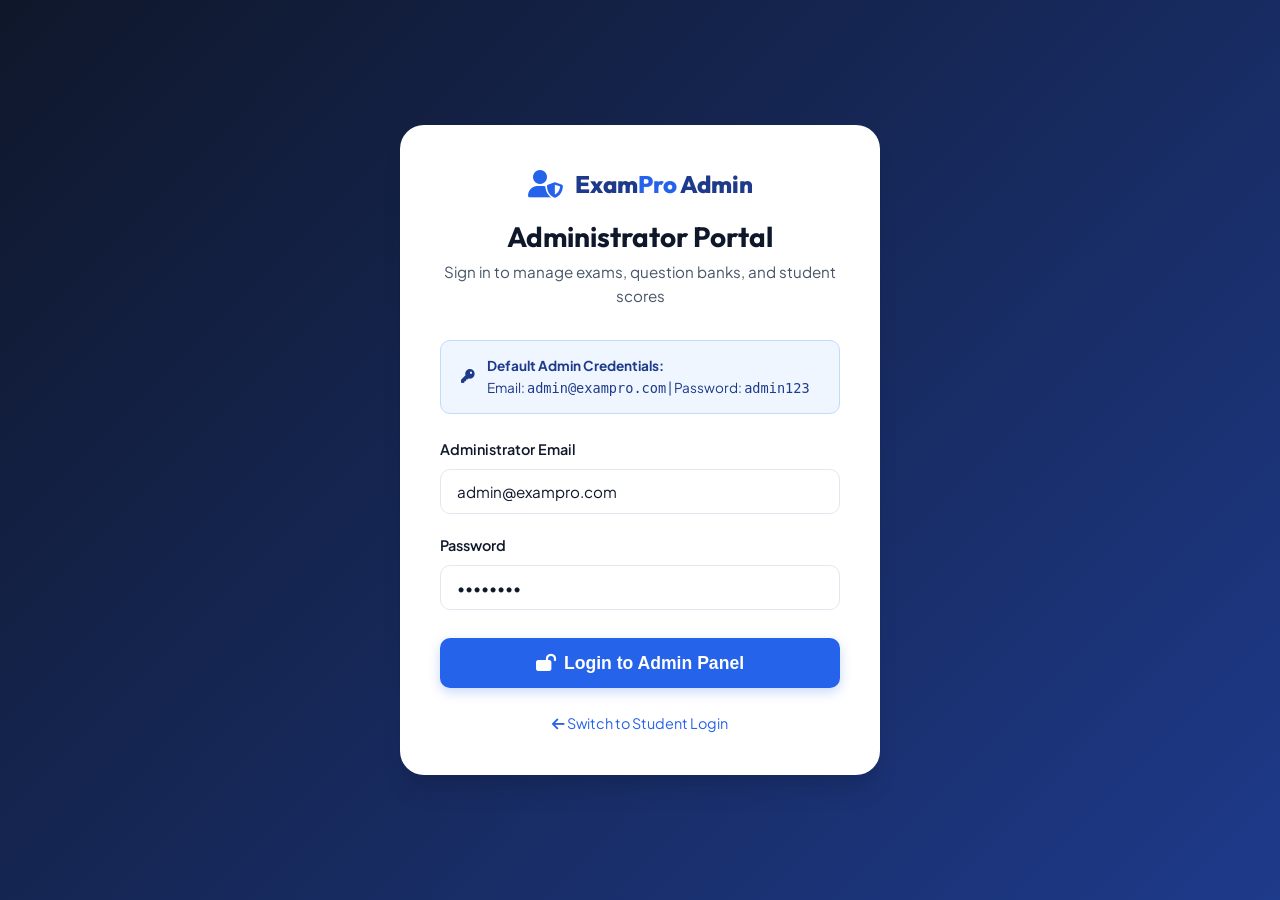
==== admin-login.html @ 4d4f317a "Initial commit: Complete Online Examination System (ExamPro)" ====
<!DOCTYPE html>
<html lang="en">
<head>
  <meta charset="UTF-8">
  <meta name="viewport" content="width=device-width, initial-scale=1.0">
  <title>Admin Portal Login | ExamPro</title>
  <link rel="stylesheet" href="css/style.css">
  <link rel="stylesheet" href="https://cdnjs.cloudflare.com/ajax/libs/font-awesome/6.5.1/css/all.min.css">
</head>
<body class="auth-page">

  <div class="auth-card">
    <div class="auth-header">
      <a href="index.html" class="brand-logo">
        <i class="fa-solid fa-user-shield" style="color:var(--primary);"></i>
        <span>Exam<span style="color:var(--primary);">Pro</span> Admin</span>
      </a>
      <h2 class="auth-title">Administrator Portal</h2>
      <p class="auth-subtitle">Sign in to manage exams, question banks, and student scores</p>
    </div>

    <!-- Demo Credentials Notice -->
    <div class="security-note" style="margin-bottom: 1.5rem; background:var(--primary-light); border-color:var(--primary-border); color:var(--primary-dark);">
      <i class="fa-solid fa-key"></i>
      <div>
        <strong>Default Admin Credentials:</strong><br>
        Email: <code>admin@exampro.com</code> | Password: <code>admin123</code>
      </div>
    </div>

    <form id="adminLoginForm">
      <div class="form-group">
        <label for="adminEmail" class="form-label">Administrator Email</label>
        <input type="email" id="adminEmail" class="form-control" value="admin@exampro.com" required>
      </div>

      <div class="form-group">
        <label for="adminPassword" class="form-label">Password</label>
        <input type="password" id="adminPassword" class="form-control" value="admin123" required>
      </div>

      <button type="submit" class="btn btn-primary btn-full btn-lg" style="margin-top:0.5rem;">
        <i class="fa-solid fa-lock-open"></i> Login to Admin Panel
      </button>
    </form>

    <div style="text-align:center; margin-top:1.5rem; font-size:0.9rem;">
      <a href="login.html"><i class="fa-solid fa-arrow-left"></i> Switch to Student Login</a>
    </div>
  </div>

  <script src="js/app.js"></script>
  <script src="js/auth.js"></script>
</body>
</html>
---- css/style.css ----
/* ==========================================================================
   ExamPro - Online Examination System Master Stylesheet
   Modern, Clean, Responsive Design System
   ========================================================================== */

@import url('https://fonts.googleapis.com/css2?family=Plus+Jakarta+Sans:wght@300;400;500;600;700;800&family=Outfit:wght@400;500;600;700&display=swap');

:root {
  /* Brand Palette */
  --primary: #2563eb;
  --primary-hover: #1d4ed8;
  --primary-dark: #1e3a8a;
  --primary-light: #eff6ff;
  --primary-border: #bfdbfe;
  
  --secondary: #0f172a;
  --accent: #06b6d4;
  --accent-light: #ecfeff;
  
  /* Status Colors */
  --success: #10b981;
  --success-light: #d1fae5;
  --success-dark: #065f46;
  --warning: #f59e0b;
  --warning-light: #fef3c7;
  --warning-dark: #92400e;
  --danger: #ef4444;
  --danger-light: #fee2e2;
  --danger-dark: #991b1b;
  --info: #3b82f6;
  --info-light: #e0f2fe;

  /* Neutral Spectrum */
  --bg-main: #f8fafc;
  --bg-surface: #ffffff;
  --bg-subtle: #f1f5f9;
  --border-light: #e2e8f0;
  --border-subtle: #cbd5e1;
  
  --text-primary: #0f172a;
  --text-secondary: #475569;
  --text-muted: #94a3b8;
  --text-white: #ffffff;

  /* Elevation Shadows */
  --shadow-sm: 0 1px 2px 0 rgba(0, 0, 0, 0.05);
  --shadow-md: 0 4px 6px -1px rgba(0, 0, 0, 0.07), 0 2px 4px -1px rgba(0, 0, 0, 0.04);
  --shadow-lg: 0 10px 15px -3px rgba(0, 0, 0, 0.08), 0 4px 6px -2px rgba(0, 0, 0, 0.03);
  --shadow-xl: 0 20px 25px -5px rgba(0, 0, 0, 0.1), 0 10px 10px -5px rgba(0, 0, 0, 0.04);
  --shadow-inner: inset 0 2px 4px 0 rgba(0, 0, 0, 0.06);

  /* Layout Constants */
  --radius-sm: 6px;
  --radius-md: 10px;
  --radius-lg: 16px;
  --radius-xl: 24px;
  --radius-full: 9999px;
  
  --transition-fast: 0.15s ease;
  --transition-normal: 0.25s ease;
  --transition-slow: 0.4s ease;
  
  --font-main: 'Plus Jakarta Sans', -apple-system, BlinkMacSystemFont, sans-serif;
  --font-heading: 'Outfit', -apple-system, BlinkMacSystemFont, sans-serif;

  --sidebar-width: 260px;
  --navbar-height: 70px;
}

/* Base Resets */
*, *::before, *::after {
  box-sizing: border-box;
  margin: 0;
  padding: 0;
}

html {
  font-size: 16px;
  scroll-behavior: smooth;
}

body {
  font-family: var(--font-main);
  background-color: var(--bg-main);
  color: var(--text-primary);
  line-height: 1.6;
  min-height: 100vh;
  display: flex;
  flex-direction: column;
  -webkit-font-smoothing: antialiased;
}

/* Typography */
h1, h2, h3, h4, h5, h6 {
  font-family: var(--font-heading);
  font-weight: 700;
  color: var(--text-primary);
  line-height: 1.25;
}

h1 { font-size: 2.25rem; }
h2 { font-size: 1.75rem; }
h3 { font-size: 1.35rem; }
h4 { font-size: 1.15rem; }

p { color: var(--text-secondary); margin-bottom: 0.5rem; }
a { color: var(--primary); text-decoration: none; transition: var(--transition-fast); }
a:hover { color: var(--primary-hover); }

/* Layout Wrappers */
.app-container {
  display: flex;
  flex-direction: column;
  min-height: 100vh;
}

.main-content {
  flex: 1;
}

.container {
  width: 100%;
  max-width: 1240px;
  margin: 0 auto;
  padding: 0 1.5rem;
}

/* Navigation Bar */
.navbar {
  height: var(--navbar-height);
  background: var(--bg-surface);
  border-bottom: 1px solid var(--border-light);
  box-shadow: var(--shadow-sm);
  position: sticky;
  top: 0;
  z-index: 100;
}

.navbar .container {
  display: flex;
  align-items: center;
  justify-content: space-between;
  height: 100%;
}

.brand-logo {
  display: flex;
  align-items: center;
  gap: 0.75rem;
  font-family: var(--font-heading);
  font-size: 1.5rem;
  font-weight: 800;
  color: var(--primary-dark);
}

.brand-logo i {
  color: var(--primary);
  font-size: 1.75rem;
}

.nav-links {
  display: flex;
  align-items: center;
  gap: 1.75rem;
  list-style: none;
}

.nav-link {
  font-weight: 500;
  color: var(--text-secondary);
  padding: 0.5rem 0.75rem;
  border-radius: var(--radius-sm);
  transition: var(--transition-fast);
}

.nav-link:hover, .nav-link.active {
  color: var(--primary);
  background: var(--primary-light);
}

.nav-actions {
  display: flex;
  align-items: center;
  gap: 1rem;
}

.user-badge {
  display: flex;
  align-items: center;
  gap: 0.75rem;
  background: var(--bg-subtle);
  padding: 0.35rem 0.85rem 0.35rem 0.5rem;
  border-radius: var(--radius-full);
  border: 1px solid var(--border-light);
}

.user-avatar {
  width: 34px;
  height: 34px;
  border-radius: 50%;
  background: var(--primary);
  color: white;
  display: flex;
  align-items: center;
  justify-content: center;
  font-weight: 700;
  font-size: 0.9rem;
}

/* Mobile Nav Toggle */
.mobile-nav-toggle {
  display: none;
  background: none;
  border: none;
  font-size: 1.5rem;
  color: var(--text-primary);
  cursor: pointer;
}

/* Buttons */
.btn {
  display: inline-flex;
  align-items: center;
  justify-content: center;
  gap: 0.5rem;
  padding: 0.65rem 1.35rem;
  font-size: 0.95rem;
  font-weight: 600;
  border-radius: var(--radius-md);
  border: 1px solid transparent;
  cursor: pointer;
  transition: all var(--transition-fast);
  white-space: nowrap;
}

.btn-primary {
  background: var(--primary);
  color: white;
  box-shadow: 0 4px 12px rgba(37, 99, 235, 0.25);
}
.btn-primary:hover {
  background: var(--primary-hover);
  transform: translateY(-1px);
  box-shadow: 0 6px 16px rgba(37, 99, 235, 0.35);
  color: white;
}

.btn-secondary {
  background: var(--bg-surface);
  color: var(--text-primary);
  border-color: var(--border-light);
  box-shadow: var(--shadow-sm);
}
.btn-secondary:hover {
  background: var(--bg-subtle);
  border-color: var(--border-subtle);
  color: var(--text-primary);
}

.btn-accent {
  background: var(--accent);
  color: white;
}
.btn-accent:hover {
  background: #0891b2;
  color: white;
}

.btn-outline {
  background: transparent;
  color: var(--primary);
  border-color: var(--primary);
}
.btn-outline:hover {
  background: var(--primary-light);
}

.btn-danger {
  background: var(--danger);
  color: white;
}
.btn-danger:hover {
  background: var(--danger-dark);
}

.btn-warning {
  background: var(--warning);
  color: white;
}

.btn-sm {
  padding: 0.4rem 0.85rem;
  font-size: 0.85rem;
  border-radius: var(--radius-sm);
}

.btn-lg {
  padding: 0.85rem 1.85rem;
  font-size: 1.1rem;
  border-radius: var(--radius-md);
}

.btn-full {
  width: 100%;
}

/* Cards & Surfaces */
.card {
  background: var(--bg-surface);
  border-radius: var(--radius-lg);
  border: 1px solid var(--border-light);
  padding: 1.5rem;
  box-shadow: var(--shadow-sm);
  transition: transform var(--transition-normal), box-shadow var(--transition-normal);
}

.card-hover:hover {
  transform: translateY(-3px);
  box-shadow: var(--shadow-md);
  border-color: var(--primary-border);
}

.card-header {
  display: flex;
  align-items: center;
  justify-content: space-between;
  padding-bottom: 1rem;
  margin-bottom: 1rem;
  border-bottom: 1px solid var(--border-light);
}

.card-footer {
  padding-top: 1rem;
  margin-top: 1rem;
  border-top: 1px solid var(--border-light);
  display: flex;
  align-items: center;
  justify-content: space-between;
}

/* Badges & Tags */
.badge {
  display: inline-flex;
  align-items: center;
  gap: 0.35rem;
  padding: 0.25rem 0.65rem;
  border-radius: var(--radius-full);
  font-size: 0.75rem;
  font-weight: 700;
  text-transform: uppercase;
  letter-spacing: 0.5px;
}

.badge-primary { background: var(--primary-light); color: var(--primary); }
.badge-success { background: var(--success-light); color: var(--success-dark); }
.badge-warning { background: var(--warning-light); color: var(--warning-dark); }
.badge-danger { background: var(--danger-light); color: var(--danger-dark); }
.badge-info { background: var(--info-light); color: var(--info); }
.badge-secondary { background: var(--bg-subtle); color: var(--text-secondary); }

/* Form Controls */
.form-group {
  margin-bottom: 1.25rem;
}

.form-label {
  display: block;
  font-size: 0.9rem;
  font-weight: 600;
  color: var(--text-primary);
  margin-bottom: 0.5rem;
}

.form-control {
  width: 100%;
  padding: 0.75rem 1rem;
  font-size: 0.95rem;
  font-family: var(--font-main);
  color: var(--text-primary);
  background-color: var(--bg-surface);
  border: 1px solid var(--border-light);
  border-radius: var(--radius-md);
  transition: border-color var(--transition-fast), box-shadow var(--transition-fast);
}

.form-control:focus {
  outline: none;
  border-color: var(--primary);
  box-shadow: 0 0 0 3px rgba(37, 99, 235, 0.15);
}

.form-control::placeholder {
  color: var(--text-muted);
}

.form-hint {
  font-size: 0.8rem;
  color: var(--text-muted);
  margin-top: 0.35rem;
}

.form-row {
  display: grid;
  grid-template-columns: repeat(auto-fit, minmax(220px, 1fr));
  gap: 1rem;
}

/* Custom Radio & Checkbox */
.custom-radio, .custom-checkbox {
  display: flex;
  align-items: flex-start;
  gap: 0.75rem;
  padding: 1rem;
  border: 1px solid var(--border-light);
  border-radius: var(--radius-md);
  background: var(--bg-surface);
  cursor: pointer;
  transition: var(--transition-fast);
}

.custom-radio:hover, .custom-checkbox:hover {
  border-color: var(--primary-border);
  background: var(--primary-light);
}

.custom-radio input, .custom-checkbox input {
  margin-top: 0.2rem;
  accent-color: var(--primary);
  width: 18px;
  height: 18px;
}

.custom-radio.selected {
  border-color: var(--primary);
  background: var(--primary-light);
  box-shadow: 0 0 0 1px var(--primary);
}

/* Auth Pages (Login/Register) */
.auth-page {
  min-height: 100vh;
  display: flex;
  align-items: center;
  justify-content: center;
  padding: 2rem 1rem;
  background: linear-gradient(135deg, #0f172a 0%, #1e3a8a 100%);
  position: relative;
  overflow: hidden;
}

.auth-card {
  width: 100%;
  max-width: 480px;
  background: var(--bg-surface);
  border-radius: var(--radius-xl);
  padding: 2.5rem;
  box-shadow: var(--shadow-xl);
  position: relative;
  z-index: 2;
}

.auth-header {
  text-align: center;
  margin-bottom: 2rem;
}

.auth-header .brand-logo {
  justify-content: center;
  margin-bottom: 1rem;
}

.auth-title {
  font-size: 1.75rem;
  margin-bottom: 0.35rem;
}

.auth-subtitle {
  color: var(--text-secondary);
  font-size: 0.95rem;
}

/* Hero Section */
.hero {
  padding: 5rem 0;
  background: linear-gradient(135deg, #0f172a 0%, #1e3a8a 60%, #2563eb 100%);
  color: white;
  position: relative;
  overflow: hidden;
}

.hero-content {
  display: grid;
  grid-template-columns: 1fr 1fr;
  gap: 3rem;
  align-items: center;
}

.hero-title {
  font-size: 3.25rem;
  color: white;
  margin-bottom: 1.25rem;
  line-height: 1.15;
}

.hero-subtitle {
  font-size: 1.2rem;
  color: #cbd5e1;
  margin-bottom: 2rem;
}

.hero-actions {
  display: flex;
  gap: 1rem;
  flex-wrap: wrap;
}

.hero-visual {
  position: relative;
  display: flex;
  justify-content: center;
}

.hero-card-preview {
  background: rgba(255, 255, 255, 0.1);
  backdrop-filter: blur(12px);
  border: 1px solid rgba(255, 255, 255, 0.2);
  border-radius: var(--radius-xl);
  padding: 2rem;
  width: 100%;
  max-width: 440px;
  color: white;
  box-shadow: 0 25px 50px -12px rgba(0,0,0,0.5);
}

/* Feature Grid */
.section {
  padding: 4.5rem 0;
}

.section-header {
  text-align: center;
  max-width: 650px;
  margin: 0 auto 3.5rem auto;
}

.section-title {
  font-size: 2.25rem;
  margin-bottom: 0.75rem;
}

.section-subtitle {
  font-size: 1.1rem;
  color: var(--text-secondary);
}

.feature-grid {
  display: grid;
  grid-template-columns: repeat(auto-fit, minmax(300px, 1fr));
  gap: 2rem;
}

.feature-card {
  padding: 2rem;
  border-radius: var(--radius-lg);
  background: var(--bg-surface);
  border: 1px solid var(--border-light);
  transition: var(--transition-normal);
}

.feature-card:hover {
  transform: translateY(-5px);
  box-shadow: var(--shadow-lg);
  border-color: var(--primary-border);
}

.feature-icon {
  width: 56px;
  height: 56px;
  border-radius: var(--radius-md);
  background: var(--primary-light);
  color: var(--primary);
  display: flex;
  align-items: center;
  justify-content: center;
  font-size: 1.5rem;
  margin-bottom: 1.25rem;
}

/* Student Dashboard Layout */
.dashboard-header {
  background: var(--bg-surface);
  border-bottom: 1px solid var(--border-light);
  padding: 2rem 0;
  margin-bottom: 2rem;
}

.stats-grid {
  display: grid;
  grid-template-columns: repeat(auto-fit, minmax(220px, 1fr));
  gap: 1.25rem;
  margin-bottom: 2.5rem;
}

.stat-card {
  background: var(--bg-surface);
  border-radius: var(--radius-lg);
  padding: 1.5rem;
  border: 1px solid var(--border-light);
  display: flex;
  align-items: center;
  gap: 1.25rem;
  box-shadow: var(--shadow-sm);
}

.stat-icon {
  width: 48px;
  height: 48px;
  border-radius: var(--radius-md);
  display: flex;
  align-items: center;
  justify-content: center;
  font-size: 1.35rem;
}

.stat-icon.primary { background: var(--primary-light); color: var(--primary); }
.stat-icon.success { background: var(--success-light); color: var(--success); }
.stat-icon.warning { background: var(--warning-light); color: var(--warning); }
.stat-icon.info { background: var(--info-light); color: var(--info); }

.stat-value {
  font-size: 1.75rem;
  font-weight: 800;
  line-height: 1.1;
}

.stat-label {
  font-size: 0.85rem;
  color: var(--text-secondary);
}

/* Exam Grid Layout */
.exam-grid {
  display: grid;
  grid-template-columns: repeat(auto-fill, minmax(320px, 1fr));
  gap: 1.75rem;
  margin-bottom: 2.5rem;
}

.exam-card {
  background: var(--bg-surface);
  border-radius: var(--radius-lg);
  border: 1px solid var(--border-light);
  display: flex;
  flex-direction: column;
  overflow: hidden;
  box-shadow: var(--shadow-sm);
  transition: var(--transition-normal);
}

.exam-card:hover {
  transform: translateY(-4px);
  box-shadow: var(--shadow-md);
  border-color: var(--primary-border);
}

.exam-card-body {
  padding: 1.5rem;
  flex: 1;
}

.exam-meta-grid {
  display: grid;
  grid-template-columns: 1fr 1fr;
  gap: 0.75rem;
  margin: 1.25rem 0;
  padding: 1rem;
  background: var(--bg-subtle);
  border-radius: var(--radius-md);
  font-size: 0.85rem;
}

.exam-meta-item {
  display: flex;
  align-items: center;
  gap: 0.4rem;
  color: var(--text-secondary);
}

.exam-meta-item i {
  color: var(--primary);
}

/* Live Exam Interface Layout */
.exam-layout {
  min-height: 100vh;
  display: flex;
  flex-direction: column;
  background: #f1f5f9;
}

.exam-header {
  height: 65px;
  background: var(--secondary);
  color: white;
  padding: 0 1.5rem;
  display: flex;
  align-items: center;
  justify-content: space-between;
  position: sticky;
  top: 0;
  z-index: 90;
  box-shadow: var(--shadow-md);
}

.timer-box {
  display: flex;
  align-items: center;
  gap: 0.5rem;
  background: rgba(255, 255, 255, 0.1);
  padding: 0.4rem 1rem;
  border-radius: var(--radius-full);
  font-weight: 700;
  font-size: 1.1rem;
  letter-spacing: 1px;
}

.timer-box.warning {
  background: var(--danger);
  animation: pulse 1s infinite alternate;
}

@keyframes pulse {
  from { opacity: 1; }
  to { opacity: 0.75; }
}

.exam-main {
  flex: 1;
  display: grid;
  grid-template-columns: 1fr 320px;
  gap: 1.5rem;
  padding: 1.5rem;
  max-width: 1400px;
  margin: 0 auto;
  width: 100%;
}

.question-container {
  background: var(--bg-surface);
  border-radius: var(--radius-lg);
  padding: 2rem;
  box-shadow: var(--shadow-sm);
  display: flex;
  flex-direction: column;
  justify-content: space-between;
}

.question-header {
  display: flex;
  align-items: center;
  justify-content: space-between;
  margin-bottom: 1.5rem;
  padding-bottom: 1rem;
  border-bottom: 1px solid var(--border-light);
}

.question-title {
  font-size: 1.25rem;
  font-weight: 600;
  margin-bottom: 1.5rem;
  line-height: 1.5;
}

.options-list {
  display: flex;
  flex-direction: column;
  gap: 1rem;
  margin-bottom: 2rem;
}

.exam-actions {
  display: flex;
  align-items: center;
  justify-content: space-between;
  padding-top: 1.5rem;
  border-top: 1px solid var(--border-light);
  flex-wrap: wrap;
  gap: 1rem;
}

/* Sidebar Question Palette Grid */
.palette-sidebar {
  background: var(--bg-surface);
  border-radius: var(--radius-lg);
  padding: 1.5rem;
  box-shadow: var(--shadow-sm);
  height: fit-content;
  position: sticky;
  top: 80px;
}

.palette-grid {
  display: grid;
  grid-template-columns: repeat(5, 1fr);
  gap: 0.6rem;
  margin: 1.25rem 0;
}

.palette-btn {
  width: 100%;
  aspect-ratio: 1;
  border-radius: var(--radius-sm);
  border: 1px solid var(--border-light);
  background: var(--bg-subtle);
  color: var(--text-primary);
  font-weight: 700;
  font-size: 0.9rem;
  cursor: pointer;
  display: flex;
  align-items: center;
  justify-content: center;
  transition: var(--transition-fast);
}

.palette-btn:hover {
  border-color: var(--primary);
}

.palette-btn.current {
  border: 2px solid var(--primary);
  box-shadow: 0 0 0 2px var(--primary-border);
}

.palette-btn.answered {
  background: var(--success);
  color: white;
  border-color: var(--success);
}

.palette-btn.marked {
  background: var(--warning);
  color: white;
  border-color: var(--warning);
}

.palette-btn.marked-answered {
  background: linear-gradient(135deg, var(--success) 50%, var(--warning) 50%);
  color: white;
}

.palette-legend {
  display: grid;
  grid-template-columns: 1fr 1fr;
  gap: 0.75rem;
  font-size: 0.8rem;
  margin-top: 1.25rem;
  padding-top: 1rem;
  border-top: 1px solid var(--border-light);
}

.legend-item {
  display: flex;
  align-items: center;
  gap: 0.5rem;
}

.legend-color {
  width: 14px;
  height: 14px;
  border-radius: 3px;
}

/* Result Page */
.result-card {
  background: var(--bg-surface);
  border-radius: var(--radius-xl);
  padding: 3rem 2rem;
  text-align: center;
  max-width: 800px;
  margin: 2rem auto;
  box-shadow: var(--shadow-lg);
  border: 1px solid var(--border-light);
}

.result-badge-circle {
  width: 140px;
  height: 140px;
  border-radius: 50%;
  margin: 0 auto 1.5rem auto;
  display: flex;
  flex-direction: column;
  align-items: center;
  justify-content: center;
  font-weight: 800;
  color: white;
  box-shadow: var(--shadow-md);
}

.result-badge-circle.pass {
  background: linear-gradient(135deg, #10b981 0%, #059669 100%);
}

.result-badge-circle.fail {
  background: linear-gradient(135deg, #ef4444 0%, #dc2626 100%);
}

.result-percent {
  font-size: 2.25rem;
  line-height: 1;
}

.result-status-label {
  font-size: 0.85rem;
  text-transform: uppercase;
  letter-spacing: 1px;
}

.result-stats-breakdown {
  display: grid;
  grid-template-columns: repeat(auto-fit, minmax(140px, 1fr));
  gap: 1rem;
  margin: 2rem 0;
}

.result-stat-box {
  background: var(--bg-subtle);
  padding: 1rem;
  border-radius: var(--radius-md);
  border: 1px solid var(--border-light);
}

.result-stat-box h4 {
  font-size: 1.5rem;
  margin-top: 0.25rem;
}

/* Review Answers Page */
.review-question-card {
  background: var(--bg-surface);
  border-radius: var(--radius-lg);
  border: 1px solid var(--border-light);
  padding: 1.75rem;
  margin-bottom: 1.5rem;
}

.review-question-card.correct {
  border-left: 5px solid var(--success);
}

.review-question-card.incorrect {
  border-left: 5px solid var(--danger);
}

.review-question-card.unanswered {
  border-left: 5px solid var(--warning);
}

.explanation-box {
  background: var(--primary-light);
  border: 1px solid var(--primary-border);
  border-radius: var(--radius-md);
  padding: 1rem;
  margin-top: 1rem;
  font-size: 0.9rem;
  color: var(--primary-dark);
}

/* Admin Dashboard Layout */
.admin-wrapper {
  display: flex;
  min-height: 100vh;
}

.admin-sidebar {
  width: var(--sidebar-width);
  background: var(--secondary);
  color: white;
  display: flex;
  flex-direction: column;
  position: sticky;
  top: 0;
  height: 100vh;
  z-index: 100;
  transition: var(--transition-normal);
}

.admin-sidebar .brand-logo {
  color: white;
  padding: 1.5rem;
  border-bottom: 1px solid rgba(255, 255, 255, 0.1);
}

.admin-menu {
  list-style: none;
  padding: 1rem 0;
  flex: 1;
}

.admin-menu-item a {
  display: flex;
  align-items: center;
  gap: 0.85rem;
  padding: 0.85rem 1.5rem;
  color: #94a3b8;
  font-weight: 500;
  transition: var(--transition-fast);
}

.admin-menu-item a:hover, .admin-menu-item.active a {
  color: white;
  background: rgba(255, 255, 255, 0.08);
  border-left: 4px solid var(--primary);
}

.admin-main {
  flex: 1;
  background: var(--bg-main);
  display: flex;
  flex-direction: column;
  overflow-x: hidden;
}

.admin-topbar {
  height: var(--navbar-height);
  background: var(--bg-surface);
  border-bottom: 1px solid var(--border-light);
  padding: 0 2rem;
  display: flex;
  align-items: center;
  justify-content: space-between;
}

.admin-body {
  padding: 2rem;
  flex: 1;
}

/* Data Tables */
.table-responsive {
  width: 100%;
  overflow-x: auto;
  border-radius: var(--radius-md);
  border: 1px solid var(--border-light);
  background: var(--bg-surface);
}

.data-table {
  width: 100%;
  border-collapse: collapse;
  text-align: left;
  font-size: 0.9rem;
}

.data-table th {
  background: var(--bg-subtle);
  padding: 1rem;
  font-weight: 700;
  color: var(--text-primary);
  border-bottom: 1px solid var(--border-light);
  white-space: nowrap;
}

.data-table td {
  padding: 1rem;
  border-bottom: 1px solid var(--border-light);
  color: var(--text-secondary);
}

.data-table tbody tr:hover {
  background: var(--primary-light);
}

/* Modals */
.modal-overlay {
  position: fixed;
  inset: 0;
  background: rgba(15, 23, 42, 0.6);
  backdrop-filter: blur(4px);
  display: flex;
  align-items: center;
  justify-content: center;
  z-index: 1000;
  opacity: 0;
  visibility: hidden;
  transition: var(--transition-fast);
}

.modal-overlay.active {
  opacity: 1;
  visibility: visible;
}

.modal-container {
  background: var(--bg-surface);
  border-radius: var(--radius-xl);
  width: 100%;
  max-width: 550px;
  max-height: 90vh;
  overflow-y: auto;
  box-shadow: var(--shadow-xl);
  transform: scale(0.95);
  transition: var(--transition-fast);
}

.modal-overlay.active .modal-container {
  transform: scale(1);
}

.modal-header {
  padding: 1.25rem 1.5rem;
  border-bottom: 1px solid var(--border-light);
  display: flex;
  align-items: center;
  justify-content: space-between;
}

.modal-body {
  padding: 1.5rem;
}

.modal-footer {
  padding: 1rem 1.5rem;
  border-top: 1px solid var(--border-light);
  display: flex;
  align-items: center;
  justify-content: flex-end;
  gap: 0.75rem;
}

/* Toast Notifications */
.toast-container {
  position: fixed;
  bottom: 2rem;
  right: 2rem;
  display: flex;
  flex-direction: column;
  gap: 0.75rem;
  z-index: 2000;
}

.toast {
  display: flex;
  align-items: center;
  gap: 0.75rem;
  background: var(--secondary);
  color: white;
  padding: 0.85rem 1.25rem;
  border-radius: var(--radius-md);
  box-shadow: var(--shadow-lg);
  animation: slideIn 0.3s ease forwards;
  max-width: 380px;
  font-size: 0.9rem;
}

.toast.success { background: var(--success); }
.toast.danger { background: var(--danger); }
.toast.warning { background: var(--warning); color: var(--secondary); }

@keyframes slideIn {
  from { transform: translateX(100%); opacity: 0; }
  to { transform: translateX(0); opacity: 1; }
}

/* Footer */
.footer {
  background: var(--secondary);
  color: #94a3b8;
  padding: 3rem 0 1.5rem 0;
  margin-top: auto;
  border-top: 1px solid rgba(255, 255, 255, 0.1);
}

.footer-grid {
  display: grid;
  grid-template-columns: 2fr repeat(3, 1fr);
  gap: 2.5rem;
  margin-bottom: 2.5rem;
}

.footer-brand .brand-logo {
  color: white;
  margin-bottom: 1rem;
}

.footer-title {
  color: white;
  font-size: 1rem;
  margin-bottom: 1rem;
}

.footer-links {
  list-style: none;
}

.footer-links li {
  margin-bottom: 0.5rem;
}

.footer-links a {
  color: #94a3b8;
  font-size: 0.9rem;
}

.footer-links a:hover {
  color: white;
}

.footer-bottom {
  text-align: center;
  padding-top: 1.5rem;
  border-top: 1px solid rgba(255, 255, 255, 0.1);
  font-size: 0.85rem;
}

/* Security Warning Banner */
.security-note {
  background: var(--warning-light);
  border: 1px solid var(--warning);
  color: var(--warning-dark);
  padding: 0.85rem 1.25rem;
  border-radius: var(--radius-md);
  font-size: 0.85rem;
  display: flex;
  align-items: center;
  gap: 0.75rem;
  margin-bottom: 1.5rem;
}

/* Responsive Media Queries */
@media (max-width: 992px) {
  .hero-content {
    grid-template-columns: 1fr;
    text-align: center;
  }
  .hero-actions {
    justify-content: center;
  }
  .hero-visual {
    margin-top: 2rem;
  }
  .exam-main {
    grid-template-columns: 1fr;
  }
  .palette-sidebar {
    position: static;
  }
  .admin-sidebar {
    position: fixed;
    left: -100%;
  }
  .admin-sidebar.active {
    left: 0;
  }
  .footer-grid {
    grid-template-columns: 1fr 1fr;
  }
}

@media (max-width: 768px) {
  .nav-links {
    display: none;
  }
  .mobile-nav-toggle {
    display: block;
  }
  .nav-links.active {
    display: flex;
    flex-direction: column;
    position: absolute;
    top: var(--navbar-height);
    left: 0;
    right: 0;
    background: var(--bg-surface);
    padding: 1.5rem;
    box-shadow: var(--shadow-lg);
    border-bottom: 1px solid var(--border-light);
  }
  .footer-grid {
    grid-template-columns: 1fr;
  }
}

/* Print Styling */
@media print {
  .navbar, .footer, .btn, .no-print {
    display: none !important;
  }
  body {
    background: white;
    color: black;
  }
  .result-card, .review-question-card {
    box-shadow: none;
    border: 1px solid #ccc;
  }
}
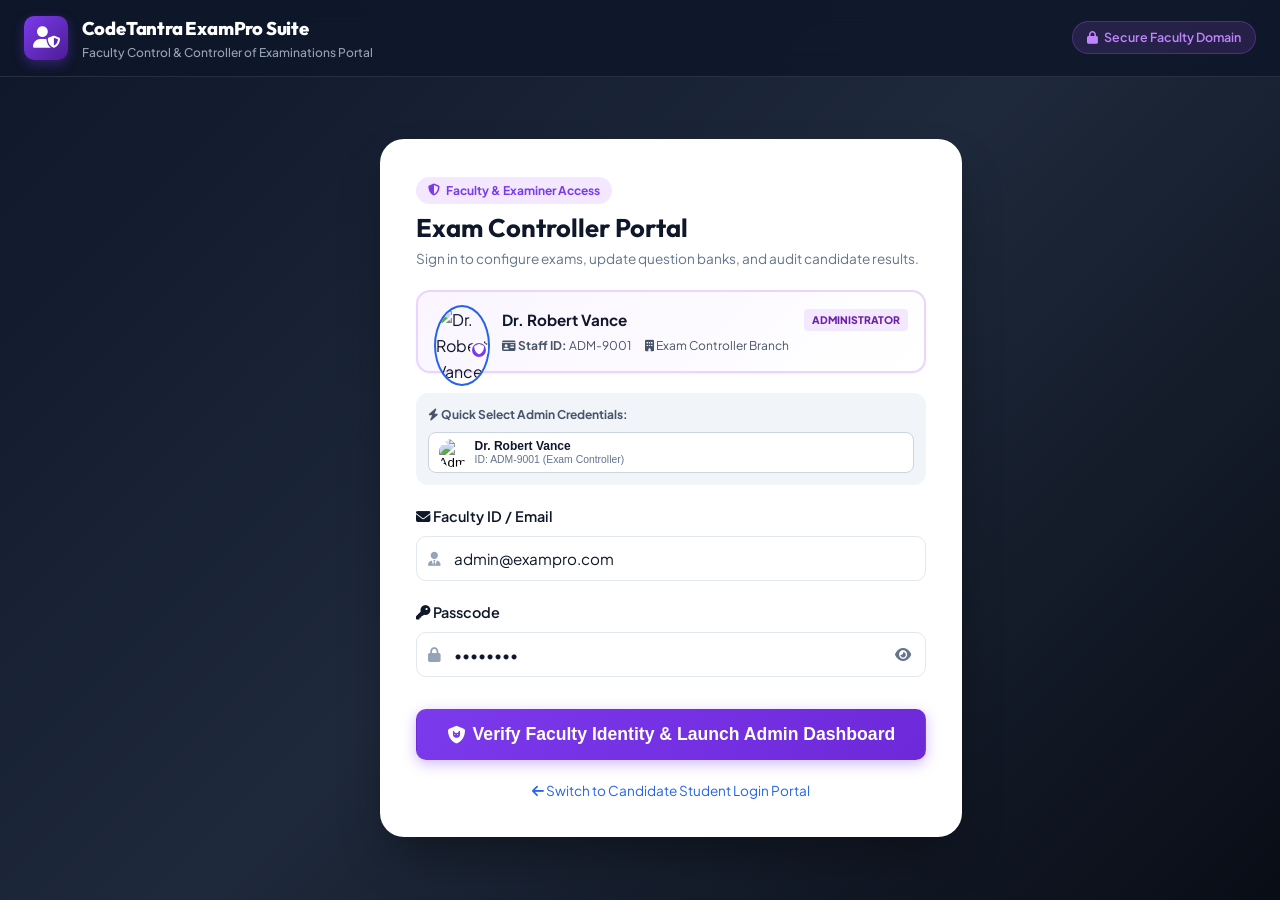
==== commit e80c4095: "Enhance login system with CodeTantra institutional design, profile photos, Roll Numbers, captcha, an" ====
--- a/admin-login.html
+++ b/admin-login.html
@@ -3,51 +3,106 @@
 <head>
   <meta charset="UTF-8">
   <meta name="viewport" content="width=device-width, initial-scale=1.0">
-  <title>Admin Portal Login | ExamPro</title>
+  <title>Faculty & Administrator Portal | CodeTantra ExamPro</title>
   <link rel="stylesheet" href="css/style.css">
   <link rel="stylesheet" href="https://cdnjs.cloudflare.com/ajax/libs/font-awesome/6.5.1/css/all.min.css">
 </head>
-<body class="auth-page">
+<body class="codetantra-login-page admin-theme">
 
-  <div class="auth-card">
-    <div class="auth-header">
-      <a href="index.html" class="brand-logo">
-        <i class="fa-solid fa-user-shield" style="color:var(--primary);"></i>
-        <span>Exam<span style="color:var(--primary);">Pro</span> Admin</span>
-      </a>
-      <h2 class="auth-title">Administrator Portal</h2>
-      <p class="auth-subtitle">Sign in to manage exams, question banks, and student scores</p>
-    </div>
-
-    <!-- Demo Credentials Notice -->
-    <div class="security-note" style="margin-bottom: 1.5rem; background:var(--primary-light); border-color:var(--primary-border); color:var(--primary-dark);">
-      <i class="fa-solid fa-key"></i>
-      <div>
-        <strong>Default Admin Credentials:</strong><br>
-        Email: <code>admin@exampro.com</code> | Password: <code>admin123</code>
+  <!-- Top Institutional Header -->
+  <header class="codetantra-header">
+    <div class="header-container">
+      <div class="institution-brand">
+        <a href="index.html" class="brand-link">
+          <div class="brand-icon admin-icon"><i class="fa-solid fa-user-shield"></i></div>
+          <div class="brand-text">
+            <span class="main-title">CodeTantra ExamPro Suite</span>
+            <span class="sub-title">Faculty Control & Controller of Examinations Portal</span>
+          </div>
+        </a>
+      </div>
+      <div class="header-status">
+        <span class="live-status-pill admin-pill"><i class="fa-solid fa-lock"></i> Secure Faculty Domain</span>
       </div>
     </div>
+  </header>
 
-    <form id="adminLoginForm">
-      <div class="form-group">
-        <label for="adminEmail" class="form-label">Administrator Email</label>
-        <input type="email" id="adminEmail" class="form-control" value="admin@exampro.com" required>
-      </div>
+  <main class="codetantra-main">
+    <div class="login-wrapper single-col">
+      <section class="codetantra-form-panel admin-panel">
+        <div class="auth-box">
+          
+          <div class="auth-box-header">
+            <div class="portal-badge admin-badge"><i class="fa-solid fa-shield-halved"></i> Faculty & Examiner Access</div>
+            <h2>Exam Controller Portal</h2>
+            <p>Sign in to configure exams, update question banks, and audit candidate results.</p>
+          </div>
 
-      <div class="form-group">
-        <label for="adminPassword" class="form-label">Password</label>
-        <input type="password" id="adminPassword" class="form-control" value="admin123" required>
-      </div>
+          <!-- Live Faculty Profile Card -->
+          <div id="liveCandidateCard" class="candidate-card-wrapper">
+            <div class="candidate-preview-box active-matched admin-matched">
+              <div class="preview-avatar-wrap">
+                <img src="https://images.unsplash.com/photo-1534528741775-53994a69daeb?w=150&auto=format&fit=crop&q=80" alt="Dr. Robert Vance" class="preview-avatar-img">
+                <span class="verified-badge admin-badge"><i class="fa-solid fa-shield"></i></span>
+              </div>
+              <div class="preview-info">
+                <div class="preview-name-row">
+                  <strong class="preview-name">Dr. Robert Vance</strong>
+                  <span class="role-pill admin">ADMINISTRATOR</span>
+                </div>
+                <div class="preview-meta">
+                  <span class="meta-item"><i class="fa-solid fa-id-card"></i> <strong>Staff ID:</strong> ADM-9001</span>
+                  <span class="meta-item"><i class="fa-solid fa-building"></i> Exam Controller Branch</span>
+                </div>
+              </div>
+            </div>
+          </div>
 
-      <button type="submit" class="btn btn-primary btn-full btn-lg" style="margin-top:0.5rem;">
-        <i class="fa-solid fa-lock-open"></i> Login to Admin Panel
-      </button>
-    </form>
+          <!-- Quick Demo Admin Fill -->
+          <div class="quick-demo-section">
+            <span class="demo-label"><i class="fa-solid fa-bolt"></i> Quick Select Admin Credentials:</span>
+            <div class="demo-chips">
+              <button type="button" class="demo-chip admin-chip" onclick="fillDemoAccount('admin@exampro.com', 'admin123', 'ADM-9001')">
+                <img src="https://images.unsplash.com/photo-1534528741775-53994a69daeb?w=100&auto=format&fit=crop&q=80" alt="Admin">
+                <div>
+                  <strong>Dr. Robert Vance</strong>
+                  <span>ID: ADM-9001 (Exam Controller)</span>
+                </div>
+              </button>
+            </div>
+          </div>
 
-    <div style="text-align:center; margin-top:1.5rem; font-size:0.9rem;">
-      <a href="login.html"><i class="fa-solid fa-arrow-left"></i> Switch to Student Login</a>
+          <form id="adminLoginForm">
+            <div class="form-group">
+              <label for="adminEmail" class="form-label"><i class="fa-solid fa-envelope"></i> Faculty ID / Email</label>
+              <div class="input-with-icon">
+                <i class="fa-solid fa-user-tie input-icon"></i>
+                <input type="text" id="adminEmail" class="form-control" value="admin@exampro.com" required>
+              </div>
+            </div>
+
+            <div class="form-group">
+              <label for="adminPassword" class="form-label"><i class="fa-solid fa-key"></i> Passcode</label>
+              <div class="input-with-icon">
+                <i class="fa-solid fa-lock input-icon"></i>
+                <input type="password" id="adminPassword" class="form-control" value="admin123" required>
+                <button type="button" id="togglePasswordBtn" class="password-toggle-btn"><i class="fa-solid fa-eye"></i></button>
+              </div>
+            </div>
+
+            <button type="submit" class="btn btn-primary btn-full btn-lg login-submit-btn admin-btn">
+              <i class="fa-solid fa-shield-cat"></i> Verify Faculty Identity & Launch Admin Dashboard
+            </button>
+          </form>
+
+          <div class="auth-footer-links">
+            <a href="login.html"><i class="fa-solid fa-arrow-left"></i> Switch to Candidate Student Login Portal</a>
+          </div>
+
+        </div>
+      </section>
     </div>
-  </div>
+  </main>
 
   <script src="js/app.js"></script>
   <script src="js/auth.js"></script>
--- a/css/style.css
+++ b/css/style.css
@@ -1294,3 +1294,719 @@
     border: 1px solid #ccc;
   }
 }
+
+/* ==========================================================================
+   CodeTantra Institutional Examination Design System & Profile Cards
+   ========================================================================== */
+
+.codetantra-login-page {
+  background: #0f172a linear-gradient(135deg, #0f172a 0%, #1e293b 50%, #090d16 100%);
+  color: #f8fafc;
+  min-height: 100vh;
+  display: flex;
+  flex-direction: column;
+}
+
+/* CodeTantra Header */
+.codetantra-header {
+  background: rgba(15, 23, 42, 0.85);
+  backdrop-filter: blur(12px);
+  border-bottom: 1px solid rgba(255, 255, 255, 0.1);
+  padding: 0.85rem 1.5rem;
+  position: sticky;
+  top: 0;
+  z-index: 100;
+}
+.codetantra-header .header-container {
+  max-width: 1240px;
+  margin: 0 auto;
+  display: flex;
+  justify-content: space-between;
+  align-items: center;
+  flex-wrap: wrap;
+  gap: 1rem;
+}
+.institution-brand .brand-link {
+  display: flex;
+  align-items: center;
+  gap: 0.85rem;
+  color: white;
+  text-decoration: none;
+}
+.brand-icon {
+  width: 44px;
+  height: 44px;
+  background: linear-gradient(135deg, #2563eb, #1d4ed8);
+  border-radius: 10px;
+  display: flex;
+  align-items: center;
+  justify-content: center;
+  font-size: 1.35rem;
+  box-shadow: 0 4px 12px rgba(37, 99, 235, 0.35);
+}
+.brand-icon.admin-icon {
+  background: linear-gradient(135deg, #7c3aed, #4c1d95);
+  box-shadow: 0 4px 12px rgba(124, 58, 237, 0.35);
+}
+.brand-text {
+  display: flex;
+  flex-direction: column;
+}
+.brand-text .main-title {
+  font-family: var(--font-heading);
+  font-weight: 800;
+  font-size: 1.15rem;
+  letter-spacing: -0.2px;
+  color: #ffffff;
+}
+.brand-text .sub-title {
+  font-size: 0.75rem;
+  color: #94a3b8;
+  font-weight: 500;
+}
+.header-status {
+  display: flex;
+  align-items: center;
+  gap: 1rem;
+}
+.live-status-pill {
+  background: rgba(16, 185, 129, 0.15);
+  border: 1px solid rgba(16, 185, 129, 0.3);
+  color: #34d399;
+  font-size: 0.78rem;
+  font-weight: 600;
+  padding: 0.35rem 0.85rem;
+  border-radius: var(--radius-full);
+  display: flex;
+  align-items: center;
+  gap: 0.4rem;
+}
+.live-status-pill.admin-pill {
+  background: rgba(168, 85, 247, 0.15);
+  border-color: rgba(168, 85, 247, 0.3);
+  color: #c084fc;
+}
+.time-pill {
+  background: rgba(255, 255, 255, 0.06);
+  border: 1px solid rgba(255, 255, 255, 0.1);
+  color: #cbd5e1;
+  font-size: 0.78rem;
+  font-family: monospace;
+  padding: 0.35rem 0.75rem;
+  border-radius: var(--radius-sm);
+}
+
+/* CodeTantra Main Layout */
+.codetantra-main {
+  flex: 1;
+  display: flex;
+  align-items: center;
+  justify-content: center;
+  padding: 2.5rem 1.5rem;
+}
+.login-wrapper {
+  max-width: 1100px;
+  width: 100%;
+  display: grid;
+  grid-template-columns: 1fr 1.1fr;
+  gap: 2rem;
+  align-items: stretch;
+}
+.login-wrapper.single-col {
+  grid-template-columns: 1fr;
+  max-width: 520px;
+}
+
+/* Info Panel (Diagnostics & Instructions) */
+.codetantra-info-panel .info-card {
+  background: rgba(30, 41, 59, 0.65);
+  border: 1px solid rgba(255, 255, 255, 0.08);
+  border-radius: 20px;
+  padding: 2rem;
+  height: 100%;
+  box-shadow: 0 20px 40px rgba(0, 0, 0, 0.3);
+  display: flex;
+  flex-direction: column;
+}
+.card-badge {
+  display: inline-flex;
+  align-items: center;
+  gap: 0.4rem;
+  background: rgba(37, 99, 235, 0.2);
+  color: #60a5fa;
+  border: 1px solid rgba(37, 99, 235, 0.3);
+  font-size: 0.75rem;
+  font-weight: 700;
+  text-transform: uppercase;
+  padding: 0.3rem 0.75rem;
+  border-radius: var(--radius-full);
+  margin-bottom: 1rem;
+  width: fit-content;
+}
+.codetantra-info-panel h3 {
+  color: white;
+  font-size: 1.4rem;
+  margin-bottom: 0.4rem;
+}
+.section-desc {
+  color: #94a3b8;
+  font-size: 0.88rem;
+  margin-bottom: 1.5rem;
+}
+
+.diagnostics-grid {
+  display: grid;
+  grid-template-columns: 1fr;
+  gap: 0.85rem;
+  margin-bottom: 1.5rem;
+}
+.diag-item {
+  background: rgba(15, 23, 42, 0.7);
+  border: 1px solid rgba(255, 255, 255, 0.06);
+  border-radius: 12px;
+  padding: 0.85rem 1rem;
+  display: flex;
+  align-items: center;
+  gap: 0.85rem;
+}
+.diag-item i {
+  font-size: 1.1rem;
+  color: #60a5fa;
+}
+.diag-item div {
+  flex: 1;
+  display: flex;
+  flex-direction: column;
+}
+.diag-item strong {
+  font-size: 0.85rem;
+  color: #f1f5f9;
+}
+.diag-item span {
+  font-size: 0.75rem;
+  color: #94a3b8;
+}
+.diag-item .check-icon {
+  color: #34d399;
+  font-size: 1.1rem;
+}
+
+.notice-box {
+  background: rgba(245, 158, 11, 0.1);
+  border: 1px solid rgba(245, 158, 11, 0.25);
+  border-radius: 12px;
+  padding: 1rem;
+  margin-top: auto;
+}
+.notice-title {
+  color: #fbbf24;
+  font-weight: 700;
+  font-size: 0.85rem;
+  margin-bottom: 0.5rem;
+  display: flex;
+  align-items: center;
+  gap: 0.4rem;
+}
+.notice-box ul {
+  padding-left: 1.25rem;
+  color: #cbd5e1;
+  font-size: 0.8rem;
+  display: flex;
+  flex-direction: column;
+  gap: 0.3rem;
+}
+
+/* Auth Panel & Form Box */
+.codetantra-form-panel .auth-box {
+  background: #ffffff;
+  color: var(--text-primary);
+  border-radius: 24px;
+  padding: 2.25rem;
+  box-shadow: 0 25px 50px -12px rgba(0, 0, 0, 0.4);
+}
+.auth-box-header {
+  margin-bottom: 1.25rem;
+}
+.portal-badge {
+  display: inline-flex;
+  align-items: center;
+  gap: 0.4rem;
+  background: var(--primary-light);
+  color: var(--primary);
+  font-size: 0.75rem;
+  font-weight: 700;
+  padding: 0.25rem 0.75rem;
+  border-radius: var(--radius-full);
+  margin-bottom: 0.5rem;
+}
+.portal-badge.admin-badge {
+  background: #f3e8ff;
+  color: #7c3aed;
+}
+.auth-box-header h2 {
+  font-size: 1.6rem;
+  color: #0f172a;
+  margin-bottom: 0.25rem;
+}
+.auth-box-header p {
+  font-size: 0.85rem;
+  color: #64748b;
+}
+
+/* Candidate Profile Card Preview */
+.candidate-card-wrapper {
+  margin-bottom: 1.25rem;
+}
+.candidate-preview-box {
+  background: #f8fafc;
+  border: 2px dashed #cbd5e1;
+  border-radius: 14px;
+  padding: 0.85rem 1rem;
+  display: flex;
+  align-items: center;
+  gap: 1rem;
+  transition: var(--transition-normal);
+}
+.candidate-preview-box.active-matched {
+  background: linear-gradient(135deg, #eff6ff 0%, #ffffff 100%);
+  border: 2px solid #bfdbfe;
+  box-shadow: var(--shadow-sm);
+}
+.candidate-preview-box.admin-matched {
+  background: linear-gradient(135deg, #faf5ff 0%, #ffffff 100%);
+  border-color: #e9d5ff;
+}
+.preview-avatar-placeholder {
+  width: 48px;
+  height: 48px;
+  background: #e2e8f0;
+  color: #64748b;
+  border-radius: 50%;
+  display: flex;
+  align-items: center;
+  justify-content: center;
+  font-size: 1.25rem;
+}
+.preview-avatar-wrap {
+  position: relative;
+  width: 52px;
+  height: 52px;
+}
+.preview-avatar-img {
+  width: 100%;
+  height: 100%;
+  border-radius: 50%;
+  object-fit: cover;
+  border: 2px solid var(--primary);
+}
+.verified-badge {
+  position: absolute;
+  bottom: -2px;
+  right: -2px;
+  background: #10b981;
+  color: white;
+  width: 18px;
+  height: 18px;
+  border-radius: 50%;
+  font-size: 0.65rem;
+  display: flex;
+  align-items: center;
+  justify-content: center;
+  border: 2px solid white;
+}
+.verified-badge.admin-badge {
+  background: #7c3aed;
+}
+.preview-info {
+  flex: 1;
+  display: flex;
+  flex-direction: column;
+}
+.preview-name-row {
+  display: flex;
+  align-items: center;
+  justify-content: space-between;
+  gap: 0.5rem;
+}
+.preview-name {
+  font-size: 0.95rem;
+  color: #0f172a;
+}
+.role-pill {
+  font-size: 0.65rem;
+  font-weight: 800;
+  padding: 0.15rem 0.5rem;
+  border-radius: 4px;
+  text-transform: uppercase;
+}
+.role-pill.student { background: #dbeafe; color: #1e40af; }
+.role-pill.admin { background: #f3e8ff; color: #6b21a8; }
+
+.preview-meta {
+  display: flex;
+  align-items: center;
+  gap: 0.85rem;
+  margin-top: 0.2rem;
+  font-size: 0.75rem;
+  color: #475569;
+}
+.preview-title { font-weight: 700; font-size: 0.85rem; color: #334155; }
+.preview-subtitle { font-size: 0.75rem; color: #64748b; }
+
+/* Quick Demo Profile Chips */
+.quick-demo-section {
+  margin-bottom: 1.25rem;
+  background: #f1f5f9;
+  border-radius: 12px;
+  padding: 0.75rem;
+}
+.demo-label {
+  font-size: 0.75rem;
+  font-weight: 700;
+  color: #475569;
+  display: block;
+  margin-bottom: 0.5rem;
+}
+.demo-chips {
+  display: flex;
+  gap: 0.5rem;
+  flex-wrap: wrap;
+}
+.demo-chip {
+  background: white;
+  border: 1px solid #cbd5e1;
+  border-radius: 8px;
+  padding: 0.35rem 0.6rem;
+  display: flex;
+  align-items: center;
+  gap: 0.5rem;
+  cursor: pointer;
+  transition: var(--transition-fast);
+  text-align: left;
+  flex: 1;
+  min-width: 180px;
+}
+.demo-chip:hover {
+  border-color: var(--primary);
+  box-shadow: var(--shadow-sm);
+  transform: translateY(-1px);
+}
+.demo-chip img {
+  width: 28px;
+  height: 28px;
+  border-radius: 50%;
+  object-fit: cover;
+}
+.demo-chip div {
+  display: flex;
+  flex-direction: column;
+  line-height: 1.1;
+}
+.demo-chip strong { font-size: 0.75rem; color: #0f172a; }
+.demo-chip span { font-size: 0.65rem; color: #64748b; }
+
+/* Form Controls with Icon */
+.input-with-icon {
+  position: relative;
+  display: flex;
+  align-items: center;
+}
+.input-icon {
+  position: absolute;
+  left: 12px;
+  color: #94a3b8;
+  font-size: 0.9rem;
+}
+.input-with-icon .form-control {
+  padding-left: 2.3rem;
+}
+.password-toggle-btn {
+  position: absolute;
+  right: 10px;
+  background: none;
+  border: none;
+  color: #64748b;
+  cursor: pointer;
+  padding: 5px;
+  font-size: 0.9rem;
+}
+
+/* Captcha Group */
+.captcha-row {
+  display: flex;
+  align-items: center;
+  gap: 0.75rem;
+}
+.captcha-box {
+  background: #0f172a;
+  color: #38bdf8;
+  font-family: monospace;
+  font-weight: 800;
+  font-size: 1.1rem;
+  letter-spacing: 4px;
+  padding: 0.5rem 0.85rem;
+  border-radius: var(--radius-md);
+  display: flex;
+  align-items: center;
+  gap: 0.5rem;
+  user-select: none;
+}
+.captcha-refresh {
+  background: none;
+  border: none;
+  color: #94a3b8;
+  cursor: pointer;
+  font-size: 0.85rem;
+}
+.captcha-refresh:hover { color: white; }
+.captcha-input {
+  text-transform: uppercase;
+  font-weight: 700;
+  letter-spacing: 2px;
+}
+
+.label-row {
+  display: flex;
+  justify-content: space-between;
+  align-items: center;
+  margin-bottom: 0.35rem;
+}
+.forgot-link { font-size: 0.78rem; font-weight: 600; }
+.checkbox-row {
+  display: flex;
+  align-items: center;
+  gap: 0.5rem;
+  font-size: 0.82rem;
+  color: #475569;
+}
+.login-submit-btn {
+  margin-top: 0.75rem;
+  border-radius: var(--radius-md);
+  font-weight: 700;
+  box-shadow: 0 4px 14px rgba(37, 99, 235, 0.35);
+}
+.login-submit-btn.admin-btn {
+  background: linear-gradient(135deg, #7c3aed, #6d28d9);
+  box-shadow: 0 4px 14px rgba(124, 58, 237, 0.35);
+}
+
+.auth-footer-links {
+  text-align: center;
+  margin-top: 1.25rem;
+  font-size: 0.85rem;
+  color: #64748b;
+  display: flex;
+  flex-direction: column;
+  gap: 0.4rem;
+}
+.admin-portal-link {
+  padding-top: 0.75rem;
+  border-top: 1px solid #e2e8f0;
+}
+
+/* Avatar Picker Grid for Registration */
+.avatar-picker-grid {
+  display: flex;
+  gap: 0.75rem;
+  margin-top: 0.35rem;
+}
+.avatar-pick-btn {
+  background: none;
+  border: 2px solid #e2e8f0;
+  border-radius: 50%;
+  padding: 2px;
+  cursor: pointer;
+  transition: var(--transition-fast);
+}
+.avatar-pick-btn:hover {
+  border-color: var(--primary);
+  transform: scale(1.1);
+}
+.avatar-pick-btn img {
+  width: 36px;
+  height: 36px;
+  border-radius: 50%;
+  object-fit: cover;
+}
+
+/* Student Dashboard Candidate Profile Header Card */
+.codetantra-dash-header {
+  background: linear-gradient(135deg, #1e293b 0%, #0f172a 100%);
+  color: white;
+  padding: 2rem 0;
+  border-bottom: 1px solid rgba(255, 255, 255, 0.1);
+}
+.dash-candidate-card {
+  display: flex;
+  align-items: center;
+  gap: 1.5rem;
+  flex-wrap: wrap;
+}
+.dash-avatar-wrapper {
+  position: relative;
+  width: 72px;
+  height: 72px;
+}
+.dash-avatar-img {
+  width: 100%;
+  height: 100%;
+  border-radius: 50%;
+  object-fit: cover;
+  border: 3px solid #3b82f6;
+  box-shadow: 0 8px 16px rgba(0, 0, 0, 0.3);
+}
+.proctor-active-dot {
+  position: absolute;
+  bottom: 2px;
+  right: 2px;
+  width: 14px;
+  height: 14px;
+  background: #10b981;
+  border: 2px solid #0f172a;
+  border-radius: 50%;
+}
+.dash-candidate-details h2 {
+  color: white;
+  font-size: 1.5rem;
+  margin: 0;
+}
+.candidate-header-line {
+  display: flex;
+  align-items: center;
+  gap: 0.75rem;
+  flex-wrap: wrap;
+}
+.candidate-sub-line {
+  display: flex;
+  align-items: center;
+  gap: 1rem;
+  margin-top: 0.4rem;
+  flex-wrap: wrap;
+}
+.info-pill {
+  font-size: 0.82rem;
+  color: #cbd5e1;
+  background: rgba(255, 255, 255, 0.08);
+  padding: 0.25rem 0.65rem;
+  border-radius: 6px;
+  display: flex;
+  align-items: center;
+  gap: 0.35rem;
+}
+
+/* Candidate Verification Card in Instructions */
+.candidate-verification-card {
+  background: #f8fafc;
+  border: 1px solid var(--border-light);
+  border-radius: var(--radius-md);
+  padding: 1.25rem;
+  display: flex;
+  align-items: center;
+  gap: 1.25rem;
+}
+.verify-avatar {
+  position: relative;
+  text-align: center;
+}
+.verify-avatar img {
+  width: 68px;
+  height: 68px;
+  border-radius: 50%;
+  object-fit: cover;
+  border: 2px solid var(--primary);
+}
+.cam-status-pill {
+  display: block;
+  font-size: 0.65rem;
+  background: #d1fae5;
+  color: #065f46;
+  font-weight: 700;
+  padding: 0.15rem 0.4rem;
+  border-radius: 4px;
+  margin-top: 0.35rem;
+}
+.verify-details { flex: 1; }
+.verify-header {
+  display: flex;
+  justify-content: space-between;
+  align-items: center;
+  margin-bottom: 0.5rem;
+}
+.verify-header h4 { margin: 0; font-size: 1rem; }
+.status-badge-ok { font-size: 0.78rem; font-weight: 700; color: #059669; }
+.verify-grid {
+  display: grid;
+  grid-template-columns: 1fr 1fr;
+  gap: 0.4rem;
+  font-size: 0.85rem;
+  color: #475569;
+}
+.roll-badge {
+  background: var(--primary-light);
+  color: var(--primary);
+  font-weight: 700;
+  padding: 0.1rem 0.4rem;
+  border-radius: 4px;
+}
+
+/* Exam Topbar Candidate Badge */
+.exam-candidate-badge {
+  display: flex;
+  align-items: center;
+}
+.exam-proctor-card {
+  display: flex;
+  align-items: center;
+  gap: 0.65rem;
+  background: rgba(255, 255, 255, 0.1);
+  padding: 0.25rem 0.65rem;
+  border-radius: var(--radius-full);
+}
+.proctor-thumb {
+  width: 28px;
+  height: 28px;
+  border-radius: 50%;
+  object-fit: cover;
+  border: 1px solid #60a5fa;
+}
+.proctor-info {
+  display: flex;
+  flex-direction: column;
+  line-height: 1.1;
+}
+.proctor-info .p-name { font-size: 0.75rem; font-weight: 700; color: white; }
+.proctor-info .p-roll { font-size: 0.65rem; color: #94a3b8; }
+.live-rec-dot {
+  font-size: 0.65rem;
+  font-weight: 800;
+  color: #ef4444;
+  background: rgba(239, 68, 68, 0.15);
+  padding: 0.15rem 0.4rem;
+  border-radius: 4px;
+}
+
+/* CodeTantra Footer */
+.codetantra-footer {
+  background: #090d16;
+  border-top: 1px solid rgba(255, 255, 255, 0.08);
+  padding: 1rem 1.5rem;
+  font-size: 0.78rem;
+  color: #64748b;
+}
+.codetantra-footer .footer-container {
+  max-width: 1240px;
+  margin: 0 auto;
+  display: flex;
+  justify-content: space-between;
+  align-items: center;
+  flex-wrap: wrap;
+  gap: 0.85rem;
+}
+.codetantra-footer a { color: #94a3b8; }
+.codetantra-footer a:hover { color: white; }
+
+@media (max-width: 900px) {
+  .login-wrapper { grid-template-columns: 1fr; }
+  .codetantra-info-panel { display: none; }
+}
+
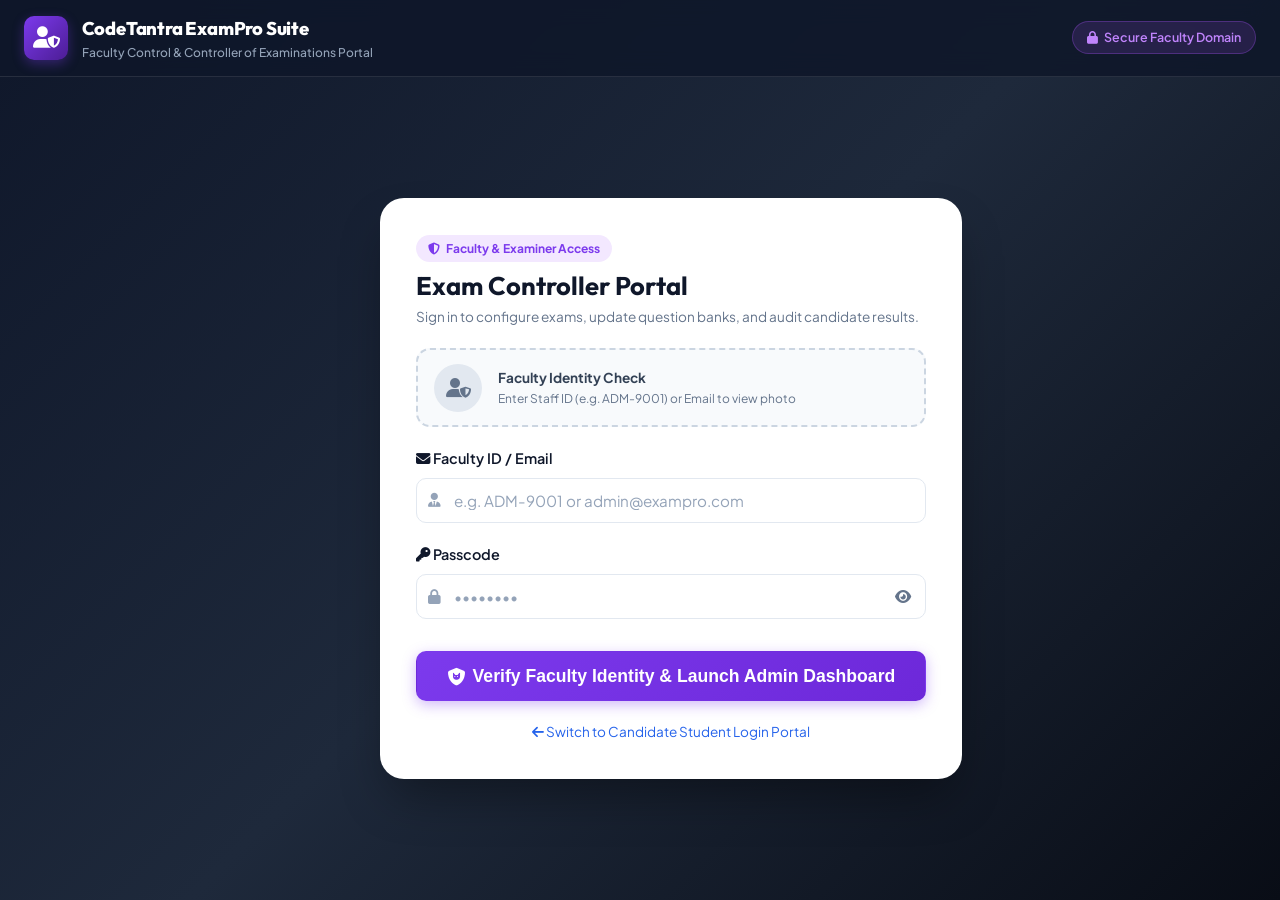
==== commit 506c6d4a: "Remove demo navigation and credentials; add interactive profile photo upload & change modal for User" ====
--- a/admin-login.html
+++ b/admin-login.html
@@ -40,35 +40,12 @@
 
           <!-- Live Faculty Profile Card -->
           <div id="liveCandidateCard" class="candidate-card-wrapper">
-            <div class="candidate-preview-box active-matched admin-matched">
-              <div class="preview-avatar-wrap">
-                <img src="https://images.unsplash.com/photo-1534528741775-53994a69daeb?w=150&auto=format&fit=crop&q=80" alt="Dr. Robert Vance" class="preview-avatar-img">
-                <span class="verified-badge admin-badge"><i class="fa-solid fa-shield"></i></span>
+            <div class="candidate-preview-box empty-state">
+              <div class="preview-avatar-placeholder"><i class="fa-solid fa-user-shield"></i></div>
+              <div class="preview-info">
+                <span class="preview-title">Faculty Identity Check</span>
+                <span class="preview-subtitle">Enter Staff ID (e.g. ADM-9001) or Email to view photo</span>
               </div>
-              <div class="preview-info">
-                <div class="preview-name-row">
-                  <strong class="preview-name">Dr. Robert Vance</strong>
-                  <span class="role-pill admin">ADMINISTRATOR</span>
-                </div>
-                <div class="preview-meta">
-                  <span class="meta-item"><i class="fa-solid fa-id-card"></i> <strong>Staff ID:</strong> ADM-9001</span>
-                  <span class="meta-item"><i class="fa-solid fa-building"></i> Exam Controller Branch</span>
-                </div>
-              </div>
-            </div>
-          </div>
-
-          <!-- Quick Demo Admin Fill -->
-          <div class="quick-demo-section">
-            <span class="demo-label"><i class="fa-solid fa-bolt"></i> Quick Select Admin Credentials:</span>
-            <div class="demo-chips">
-              <button type="button" class="demo-chip admin-chip" onclick="fillDemoAccount('admin@exampro.com', 'admin123', 'ADM-9001')">
-                <img src="https://images.unsplash.com/photo-1534528741775-53994a69daeb?w=100&auto=format&fit=crop&q=80" alt="Admin">
-                <div>
-                  <strong>Dr. Robert Vance</strong>
-                  <span>ID: ADM-9001 (Exam Controller)</span>
-                </div>
-              </button>
             </div>
           </div>
 
@@ -77,7 +54,7 @@
               <label for="adminEmail" class="form-label"><i class="fa-solid fa-envelope"></i> Faculty ID / Email</label>
               <div class="input-with-icon">
                 <i class="fa-solid fa-user-tie input-icon"></i>
-                <input type="text" id="adminEmail" class="form-control" value="admin@exampro.com" required>
+                <input type="text" id="adminEmail" class="form-control" placeholder="e.g. ADM-9001 or admin@exampro.com" required>
               </div>
             </div>
 
@@ -85,7 +62,7 @@
               <label for="adminPassword" class="form-label"><i class="fa-solid fa-key"></i> Passcode</label>
               <div class="input-with-icon">
                 <i class="fa-solid fa-lock input-icon"></i>
-                <input type="password" id="adminPassword" class="form-control" value="admin123" required>
+                <input type="password" id="adminPassword" class="form-control" placeholder="••••••••" required>
                 <button type="button" id="togglePasswordBtn" class="password-toggle-btn"><i class="fa-solid fa-eye"></i></button>
               </div>
             </div>
--- a/css/style.css
+++ b/css/style.css
@@ -2010,3 +2010,240 @@
   .codetantra-info-panel { display: none; }
 }
 
+/* ==========================================================================
+   Candidate Student Photos & Live WebCam Proctor Feed Styles
+   ========================================================================== */
+
+/* 1. Candidate Avatar Stack on Online Exam Cards */
+.candidate-avatar-stack-container {
+  display: flex;
+  align-items: center;
+  justify-content: space-between;
+  background: #f8fafc;
+  border: 1px solid #e2e8f0;
+  border-radius: var(--radius-md);
+  padding: 0.5rem 0.75rem;
+  margin-bottom: 1rem;
+}
+.candidate-avatar-stack {
+  display: flex;
+  align-items: center;
+}
+.candidate-avatar-stack img {
+  width: 28px;
+  height: 28px;
+  border-radius: 50%;
+  object-fit: cover;
+  border: 2px solid white;
+  margin-left: -8px;
+  box-shadow: 0 2px 4px rgba(0, 0, 0, 0.1);
+  transition: var(--transition-fast);
+}
+.candidate-avatar-stack img:first-child {
+  margin-left: 0;
+}
+.candidate-avatar-stack img:hover {
+  transform: scale(1.2);
+  z-index: 10;
+}
+.avatar-count-badge {
+  background: var(--primary);
+  color: white;
+  font-size: 0.65rem;
+  font-weight: 800;
+  padding: 0.15rem 0.4rem;
+  border-radius: var(--radius-full);
+  margin-left: 0.35rem;
+  border: 2px solid white;
+}
+.active-students-label {
+  font-size: 0.75rem;
+  font-weight: 700;
+  color: #059669;
+  display: flex;
+  align-items: center;
+  gap: 0.35rem;
+}
+
+.blink-green {
+  color: #10b981;
+  font-size: 0.6rem;
+  animation: pulse 1.5s infinite;
+}
+.blink-red {
+  color: #ef4444;
+  font-size: 0.6rem;
+  animation: pulse 1.2s infinite;
+}
+
+/* 2. Live WebCam Proctor & Student Photo Box in Exam Sidebar */
+.proctor-cam-box {
+  margin-bottom: 1.25rem;
+}
+.proctor-cam-card {
+  background: #0f172a;
+  border: 1px solid #334155;
+  border-radius: 14px;
+  overflow: hidden;
+  box-shadow: var(--shadow-md);
+}
+.cam-header {
+  background: #1e293b;
+  padding: 0.4rem 0.75rem;
+  display: flex;
+  justify-content: space-between;
+  align-items: center;
+  border-bottom: 1px solid #334155;
+}
+.rec-status {
+  font-size: 0.68rem;
+  font-weight: 800;
+  color: #f8fafc;
+  letter-spacing: 0.5px;
+  display: flex;
+  align-items: center;
+  gap: 0.4rem;
+}
+.fps-pill {
+  font-size: 0.62rem;
+  font-family: monospace;
+  background: rgba(255, 255, 255, 0.1);
+  color: #94a3b8;
+  padding: 0.1rem 0.4rem;
+  border-radius: 4px;
+}
+
+.cam-viewport {
+  position: relative;
+  width: 100%;
+  height: 150px;
+  background: #000000;
+  display: flex;
+  align-items: center;
+  justify-content: center;
+  overflow: hidden;
+}
+.cam-student-img {
+  width: 100%;
+  height: 100%;
+  object-fit: cover;
+  opacity: 0.9;
+}
+
+/* AI Facial Alignment Box Overlay */
+.face-target-box {
+  position: absolute;
+  top: 15%;
+  left: 25%;
+  width: 50%;
+  height: 70%;
+  border: 1px dashed rgba(56, 189, 248, 0.6);
+  box-sizing: border-box;
+}
+.face-target-box .corner {
+  position: absolute;
+  width: 10px;
+  height: 10px;
+  border-color: #38bdf8;
+  border-style: solid;
+}
+.face-target-box .tl { top: -2px; left: -2px; border-width: 2px 0 0 2px; }
+.face-target-box .tr { top: -2px; right: -2px; border-width: 2px 2px 0 0; }
+.face-target-box .bl { bottom: -2px; left: -2px; border-width: 0 0 2px 2px; }
+.face-target-box .br { bottom: -2px; right: -2px; border-width: 0 2px 2px 0; }
+
+.scan-laser-line {
+  position: absolute;
+  width: 100%;
+  height: 2px;
+  background: linear-gradient(90deg, transparent, #38bdf8, transparent);
+  animation: scanLaser 2.5s infinite linear;
+  box-shadow: 0 0 8px #38bdf8;
+}
+
+@keyframes scanLaser {
+  0% { top: 0%; opacity: 0.8; }
+  50% { top: 95%; opacity: 1; }
+  100% { top: 0%; opacity: 0.8; }
+}
+
+.cam-overlay-info {
+  position: absolute;
+  bottom: 6px;
+  left: 6px;
+  background: rgba(15, 23, 42, 0.75);
+  backdrop-filter: blur(4px);
+  padding: 0.2rem 0.5rem;
+  border-radius: 4px;
+}
+.candidate-roll {
+  font-size: 0.65rem;
+  font-family: monospace;
+  font-weight: 700;
+  color: #38bdf8;
+}
+
+.cam-footer {
+  padding: 0.6rem 0.75rem;
+  background: #0f172a;
+}
+.student-meta-line {
+  display: flex;
+  justify-content: space-between;
+  align-items: center;
+  margin-bottom: 0.4rem;
+}
+.s-name { font-size: 0.82rem; color: #f8fafc; }
+.s-dept { font-size: 0.68rem; color: #94a3b8; }
+
+.proctor-checklist {
+  display: flex;
+  gap: 0.4rem;
+}
+.check-tag {
+  font-size: 0.65rem;
+  font-weight: 700;
+  padding: 0.15rem 0.45rem;
+  border-radius: 4px;
+}
+.check-tag.ok {
+  background: rgba(16, 185, 129, 0.15);
+  color: #34d399;
+  border: 1px solid rgba(16, 185, 129, 0.3);
+}
+
+/* 3. Candidate Result Scorecard Profile Identity Card */
+.result-student-profile-banner {
+  margin-bottom: 1.5rem;
+}
+.result-candidate-identity-card {
+  background: linear-gradient(135deg, #eff6ff 0%, #f8fafc 100%);
+  border: 1px solid #bfdbfe;
+  border-radius: var(--radius-md);
+  padding: 1rem 1.25rem;
+  display: flex;
+  align-items: center;
+  gap: 1rem;
+}
+.res-avatar-img {
+  width: 56px;
+  height: 56px;
+  border-radius: 50%;
+  object-fit: cover;
+  border: 2px solid var(--primary);
+  box-shadow: var(--shadow-sm);
+}
+.res-candidate-name {
+  font-size: 1.1rem;
+  color: #0f172a;
+}
+.res-meta-line {
+  display: flex;
+  align-items: center;
+  gap: 1.25rem;
+  font-size: 0.8rem;
+  color: #475569;
+  margin-top: 0.2rem;
+}
+
+
